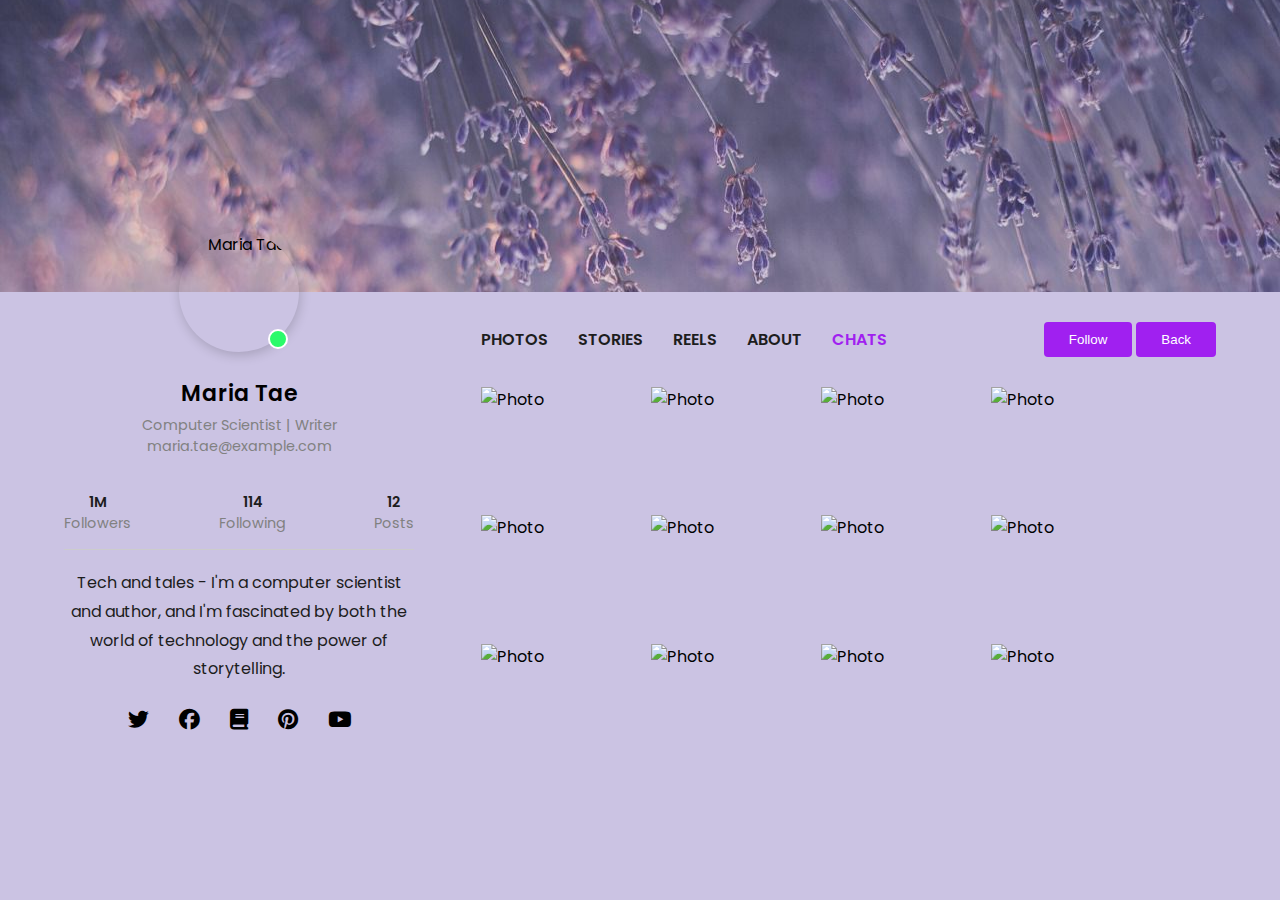
==== index.html @ 851175fd "Add files via upload" ====
<!DOCTYPE html>
<html lang="en">
  <head>
    <meta charset="UTF-8" />
    <meta http-equiv="X-UA-Compatible" content="IE=edge" />
    <meta name="viewport" content="width=device-width, initial-scale=1.0" />
    <title>Profile Page</title>
    <!-- Font Awesome -->
    <link rel="stylesheet" href="https://cdnjs.cloudflare.com/ajax/libs/font-awesome/6.1.1/css/all.min.css"
    />
    <!-- Bootstrap -->
    <link rel="stylesheet" href="https://cdnjs.cloudflare.com/ajax/libs/twitter-bootstrap/5.1.0/css/bootstrap.min.css" integrity="sha512-j/VGxPz9XfC8jBDkz/EtIM5K5Ff44vOU8Y1WcKmIXxvaKj9hPm2n7WgRrysi98grC53uie1n8dLG4u3+gNtx1g==" crossorigin="anonymous" referrerpolicy="no-referrer"/>
    <!-- CSS -->
    <link rel="stylesheet" href="css/style.css" />
</head>
  <body>
    <div class="container-fluid header__wrapper">
      <header></header>
      <div class="row cols__container">
        <div class="col-md-6 left__col">
          <div class="img__container">
            <img src="C:\Users\Lenovo T460s\Desktop\Social Networking Application Website SP22-BSCS-0045\img\profile picture.jpg" alt="Maria Tae" />
            <span></span>
          </div>
          <h2>Maria Tae</h2>
          <p>Computer Scientist | Writer</p>
          <p>maria.tae@example.com</p>

          <ul class="about">
            <li><span>1M</span>Followers</li>
            <li><span>114</span>Following</li>
            <li><span>12</span>Posts</li>
          </ul>

          <div class="content">
            <p>
              Tech and tales - I'm a computer scientist and author, and I'm fascinated by both the world of technology and the power of storytelling.
            </p>

            <ul>
              <li><i class="fab fa-twitter"></i></li>
              <i class="fab fa-facebook"></i>
              <i class="fa-solid fa-book"></i>
              <i class="fab fa-pinterest"></i>
              <i class="fab fa-youtube"></i>
            </ul>
          </div>
        </div>
        <div class="col-md-6 right__col">
          <nav>
            <ul>
              <li><a href="">Photos</a></li>
              <li><a href="">Stories</a></li>
              <li><a href="">Reels</a></li>
              <li><a href="">About</a></li>
              <li><a href="index2.html" style="background-color: #CBC3E3; border-color: blue; color: #a020f0;">Chats</a></li>

            </ul>

           <form>
           <button type="Follow" formaction="index.html">Follow</button>
           <button type="Back" formaction="index1.html">Back</button>
           </form>
            
          </nav>

          <div class="photos">
           <img src="C:\Users\Lenovo T460s\Desktop\Social Networking Application Website SP22-BSCS-0045\img\img9.jpg" alt="Photo" />
            <img src="C:\Users\Lenovo T460s\Desktop\Social Networking Application Website SP22-BSCS-0045\img\img2.jpg" alt="Photo" />
            <img src="C:\Users\Lenovo T460s\Desktop\Social Networking Application Website SP22-BSCS-0045\img\img4.jpg" alt="Photo" />
            <img src="C:\Users\Lenovo T460s\Desktop\Social Networking Application Website SP22-BSCS-0045\img\img8.jpg" alt="Photo" />
            <img src="C:\Users\Lenovo T460s\Desktop\Social Networking Application Website SP22-BSCS-0045\img\insta pic 2.jpg" alt="Photo" />
            <img src="C:\Users\Lenovo T460s\Desktop\Social Networking Application Website SP22-BSCS-0045\img\Eva.jpeg" alt="Photo" />
            <img src="C:\Users\Lenovo T460s\Desktop\Social Networking Application Website SP22-BSCS-0045\img\img3.jpg" alt="Photo" />
            <img src="C:\Users\Lenovo T460s\Desktop\Social Networking Application Website SP22-BSCS-0045\img\img10.jpg" alt="Photo" />
            <img src="C:\Users\Lenovo T460s\Desktop\Social Networking Application Website SP22-BSCS-0045\img\img6.jpg" alt="Photo" />
            <img src="C:\Users\Lenovo T460s\Desktop\Social Networking Application Website SP22-BSCS-0045\img\img5.jpg" alt="Photo" />
            <img src="C:\Users\Lenovo T460s\Desktop\Social Networking Application Website SP22-BSCS-0045\img\img15.jpg" alt="Photo" />
            <img src="C:\Users\Lenovo T460s\Desktop\Social Networking Application Website SP22-BSCS-0045\img\img14.jpg" alt="Photo" />

          </div>
        </div>
      </div>
    </div>
  </body>
</html>
---- css/style.css ----
@import url("https://fonts.googleapis.com/css2?family=Poppins:wght@400;600&display=swap");
body {
  width: 100%;
  margin: 0;
  padding: 0;
  box-sizing: border-box;
  min-height: 100vh;
  font-family: "Poppins", sans-serif;
  background-color: #CBC3E3;
}

ul {
  list-style-type: none;
  margin: 0;
  padding: 0;
  display: flex;
  align-items: center;
}

a {
  text-decoration: none;
}

.header__wrapper header {
  width: 100%;
  background: url("../img/background6.jpg") no-repeat 50% 20% / cover;
  min-height: calc(100px + 15vw);
}

.header__wrapper .cols__container .left__col {
  padding: 25px 20px;
  text-align: center;
  max-width: 350px;
  position: relative;
  margin: 0 auto;
}

.header__wrapper .cols__container .left__col .img__container {
  position: absolute;
  top: -60px;
  left: 50%;
  transform: translatex(-50%);
}
.header__wrapper .cols__container .left__col .img__container img {
  width: 120px;
  height: 120px;
  object-fit: cover;
  border-radius: 50%;
  display: block;
  box-shadow: 1px 3px 12px rgba(0, 0, 0, 0.18);
}
.header__wrapper .cols__container .left__col .img__container span {
  position: absolute;
  background: #2afa6a;
  width: 16px;
  height: 16px;
  border-radius: 50%;
  bottom: 3px;
  right: 11px;
  border: 2px solid #fff;
}
.header__wrapper .cols__container .left__col h2 {
  margin-top: 60px;
  font-weight: 600;
  font-size: 22px;
  margin-bottom: 5px;
}
.header__wrapper .cols__container .left__col p {
  font-size: 0.9rem;
  color: #818181;
  margin: 0;
}
.header__wrapper .cols__container .left__col .about {
  justify-content: space-between;
  position: relative;
  margin: 35px 0;
}
.header__wrapper .cols__container .left__col .about li {
  display: flex;
  flex-direction: column;
  color: #818181;
  font-size: 0.9rem;
}
.header__wrapper .cols__container .left__col .about li span {
  color: #1d1d1d;
  font-weight: 600;
}
.header__wrapper .cols__container .left__col .about:after {
  position: absolute;
  content: "";
  bottom: -16px;
  display: block;
  background: #cccccc;
  height: 1px;
  width: 100%;
}
.header__wrapper .cols__container .content p {
  font-size: 1rem;
  color: #1d1d1d;
  line-height: 1.8em;
}
.header__wrapper .cols__container .content ul {
  gap: 30px;
  justify-content: center;
  align-items: center;
  margin-top: 25px;
}
.header__wrapper .cols__container .content ul li {
  display: flex;
}
.header__wrapper .cols__container .content ul i {
  font-size: 1.3rem;
}
.header__wrapper .cols__container .right__col nav {
  display: flex;
  align-items: center;
  padding: 30px 0;
  justify-content: space-between;
  flex-direction: column;
}
.header__wrapper .cols__container .right__col nav ul {
  display: flex;
  gap: 20px;
  flex-direction: column;
}
.header__wrapper .cols__container .right__col nav ul li a {
  text-transform: uppercase;
  color: #1d1d1d;
  font-weight: 600;
}
.header__wrapper .cols__container .right__col nav ul li:nth-child(1) a {
  color: #1d1d1d;
  font-weight: 600;
}
.header__wrapper .cols__container .right__col nav button {
  background: #a020f0;
  color: #fff;
  border: none;
  padding: 10px 25px;
  border-radius: 4px;
  cursor: pointer;
  margin-top: 20px;
}
.header__wrapper .cols__container .right__col nav button:hover {
  opacity: 0.8;
}

.header__wrapper .cols__container .right__col .photos {
  display: grid;  grid-template-columns: repeat(auto-fill, 150px);
  gap: 20px;
}

.header__wrapper .cols__container .right__col .photos img {
  width: 100%;
  height: 100%;
  object-fit: cover;
}


/* Responsiveness */

@media (min-width: 868px) {
  .header__wrapper .cols__container {
    max-width: 1200px;
    margin: 0 auto;
    width: 90%;
    justify-content: space-between;
    display: grid;
    grid-template-columns: 1fr 2fr;
    gap: 50px;
  }
  .header__wrapper .cols__container .left__col {
    padding: 25px 0px;
  }
  .header__wrapper .cols__container .right__col nav ul {
    flex-direction: row;
    gap: 30px;
  }
  .header__wrapper .cols__container .right__col .photos {
    height: 365px;
    overflow: auto;
    padding: 0 0 30px;
  }
}

@media (min-width: 1017px) {
  .header__wrapper .cols__container .left__col {
    margin: 0;
    margin-right: auto;
  }
  .header__wrapper .cols__container .right__col nav {
    flex-direction: row;
  }
  .header__wrapper .cols__container .right__col nav button {
    margin-top: 0;
  }
}
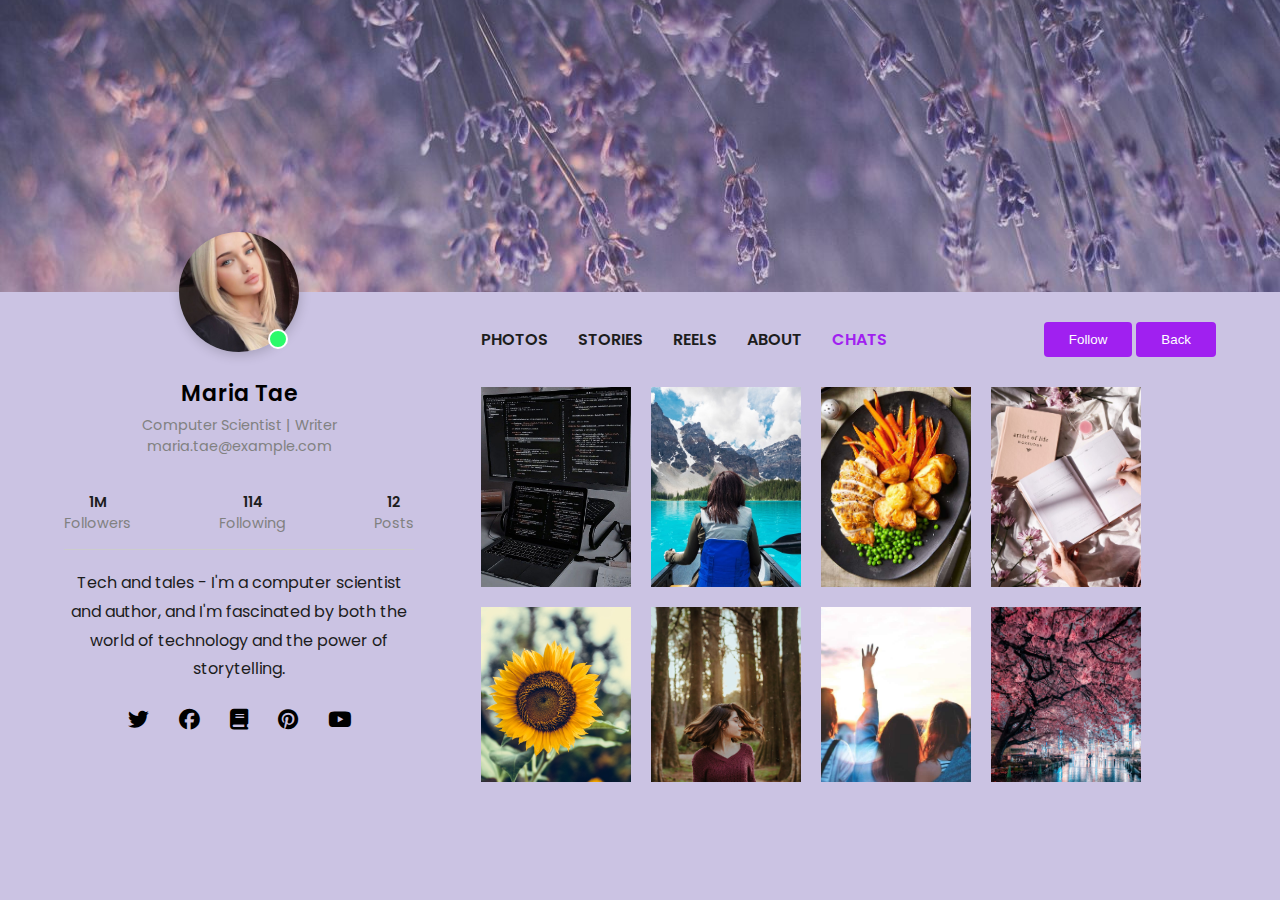
==== commit 4223a1b7: "Update index.html" ====
--- a/index.html
+++ b/index.html
@@ -19,7 +19,7 @@
       <div class="row cols__container">
         <div class="col-md-6 left__col">
           <div class="img__container">
-            <img src="C:\Users\Lenovo T460s\Desktop\Social Networking Application Website SP22-BSCS-0045\img\profile picture.jpg" alt="Maria Tae" />
+            <img src="img\profile picture.jpg" alt="Maria Tae" />
             <span></span>
           </div>
           <h2>Maria Tae</h2>
@@ -65,22 +65,22 @@
           </nav>
 
           <div class="photos">
-           <img src="C:\Users\Lenovo T460s\Desktop\Social Networking Application Website SP22-BSCS-0045\img\img9.jpg" alt="Photo" />
-            <img src="C:\Users\Lenovo T460s\Desktop\Social Networking Application Website SP22-BSCS-0045\img\img2.jpg" alt="Photo" />
-            <img src="C:\Users\Lenovo T460s\Desktop\Social Networking Application Website SP22-BSCS-0045\img\img4.jpg" alt="Photo" />
-            <img src="C:\Users\Lenovo T460s\Desktop\Social Networking Application Website SP22-BSCS-0045\img\img8.jpg" alt="Photo" />
-            <img src="C:\Users\Lenovo T460s\Desktop\Social Networking Application Website SP22-BSCS-0045\img\insta pic 2.jpg" alt="Photo" />
-            <img src="C:\Users\Lenovo T460s\Desktop\Social Networking Application Website SP22-BSCS-0045\img\Eva.jpeg" alt="Photo" />
-            <img src="C:\Users\Lenovo T460s\Desktop\Social Networking Application Website SP22-BSCS-0045\img\img3.jpg" alt="Photo" />
-            <img src="C:\Users\Lenovo T460s\Desktop\Social Networking Application Website SP22-BSCS-0045\img\img10.jpg" alt="Photo" />
-            <img src="C:\Users\Lenovo T460s\Desktop\Social Networking Application Website SP22-BSCS-0045\img\img6.jpg" alt="Photo" />
-            <img src="C:\Users\Lenovo T460s\Desktop\Social Networking Application Website SP22-BSCS-0045\img\img5.jpg" alt="Photo" />
-            <img src="C:\Users\Lenovo T460s\Desktop\Social Networking Application Website SP22-BSCS-0045\img\img15.jpg" alt="Photo" />
-            <img src="C:\Users\Lenovo T460s\Desktop\Social Networking Application Website SP22-BSCS-0045\img\img14.jpg" alt="Photo" />
+           <img src="img\img9.jpg" alt="Photo" />
+            <img src="img\img2.jpg" alt="Photo" />
+            <img src="img\img4.jpg" alt="Photo" />
+            <img src="img\img8.jpg" alt="Photo" />
+            <img src="img\insta pic 2.jpg" alt="Photo" />
+            <img src="img\Eva.jpeg" alt="Photo" />
+            <img src="img\img3.jpg" alt="Photo" />
+            <img src="img\img10.jpg" alt="Photo" />
+            <img src="img\img6.jpg" alt="Photo" />
+            <img src="img\img5.jpg" alt="Photo" />
+            <img src="img\img15.jpg" alt="Photo" />
+            <img src="img\img14.jpg" alt="Photo" />
 
           </div>
         </div>
       </div>
     </div>
   </body>
-</html>+</html>
